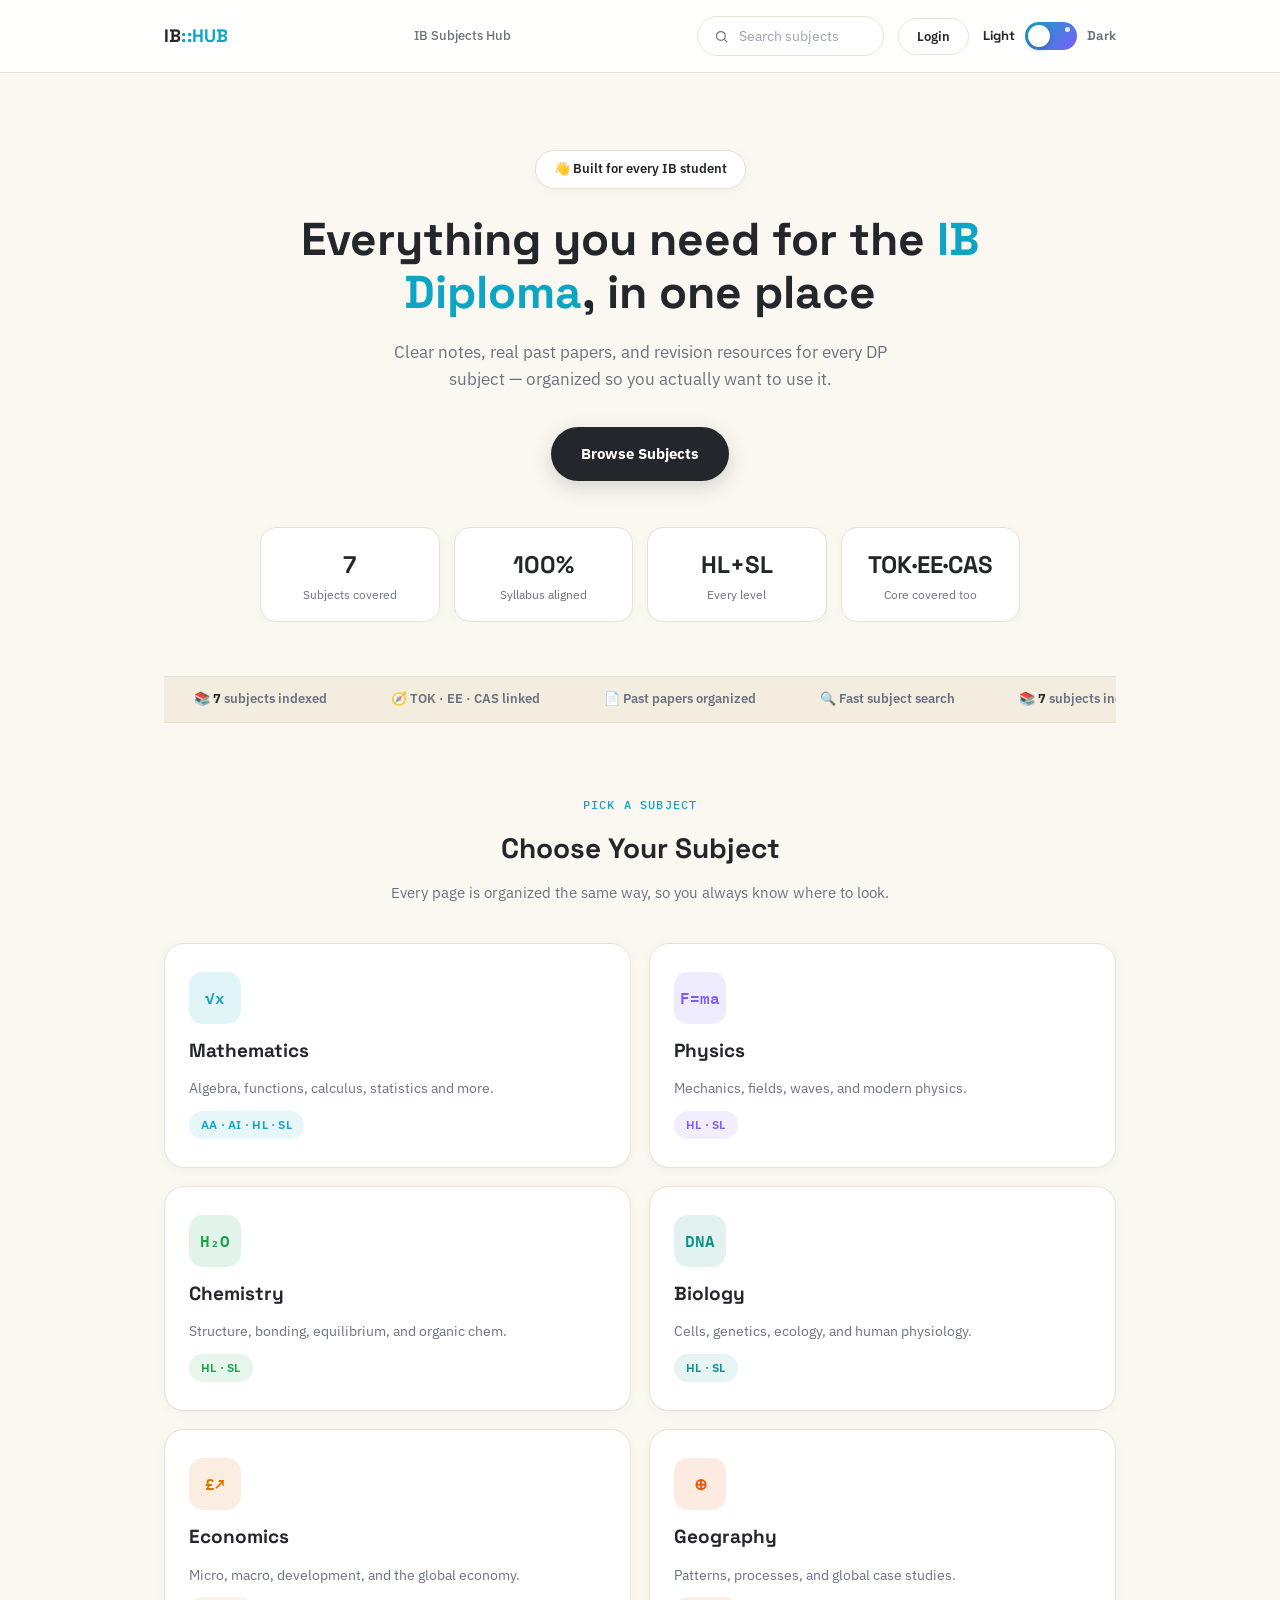
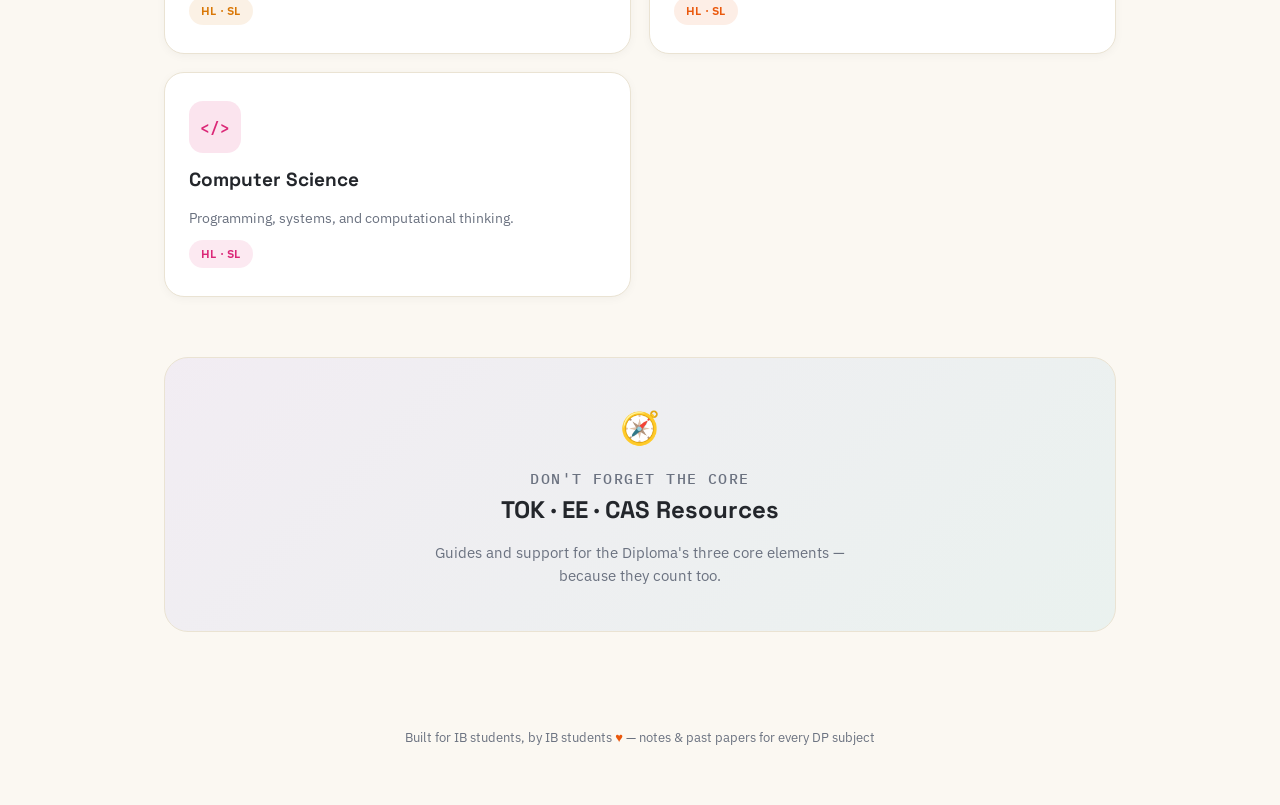
==== index.html @ 50f6f5b6 "Initial commit: IB Subjects Hub site" ====
<!DOCTYPE html>
<html lang="en">
<head>
<meta charset="UTF-8">
<meta name="viewport" content="width=device-width, initial-scale=1.0">
<meta name="color-scheme" content="light dark">
<script>
  (function(){
    var stored = localStorage.getItem('ib-hub-theme');
    var theme = stored || 'light';
    document.documentElement.setAttribute('data-theme', theme);
  })();
</script>
<title>IB Subjects Hub — Notes, Past Papers & Revision</title>
<link rel="preconnect" href="https://fonts.googleapis.com">
<link rel="preconnect" href="https://fonts.gstatic.com" crossorigin>
<link href="https://fonts.googleapis.com/css2?family=Space+Grotesk:wght@500;600;700&family=IBM+Plex+Sans:wght@400;500;600;700&family=IBM+Plex+Mono:wght@500&display=swap" rel="stylesheet">
<link rel="stylesheet" href="theme.css">
<style>
  :root{
    --btn-bg:#23262B; --btn-text:#FFFFFF;
  }
  html[data-theme="dark"]{
    --btn-bg:#F0F1F5; --btn-text:#13151C;
  }
  .term-panel,.scard,.rcard,.stat-card,.search-box,.topbar,.corehub-panel,.ticker{transition:background-color .25s ease, border-color .25s ease, box-shadow .25s ease;}
  html{scroll-behavior:smooth; background-color:var(--bg); min-height:100%;}
  body{
    margin:0;
    min-height:100vh;
    background-color:var(--bg);
    color:var(--ink);
    font-family:'IBM Plex Sans', sans-serif;
    line-height:1.6;
  }
  .wrap{max-width:1000px;margin:0 auto;padding:0 24px;}
  .eyebrow{
    font-family:'IBM Plex Mono', monospace;
    font-size:12px;
    letter-spacing:0.1em;
    text-transform:uppercase;
    color:var(--accent, var(--cyan));
    font-weight:500;
  }
  h1,h2{font-family:'Space Grotesk', sans-serif; font-weight:700; margin:0; color:var(--ink);}

  /* ---- top bar ---- */
  .topbar{
    border-bottom:1px solid var(--rule);
    background:rgba(var(--panel-rgb),0.88);
    backdrop-filter:blur(8px);
    position:sticky; top:0; z-index:10;
  }
  .topbar-inner{
    max-width:1000px;margin:0 auto;padding:16px 24px;
    display:flex;justify-content:space-between;align-items:center;gap:20px;
  }
  .logo{font-family:'Space Grotesk', sans-serif; font-weight:700; font-size:18px; white-space:nowrap; letter-spacing:0.01em;}
  .logo span{color:var(--cyan);}
  .topbar-title{
    font-family:'IBM Plex Sans', sans-serif; font-size:13px; color:var(--ink-soft); font-weight:500;
    flex:1; text-align:center;
  }
  .topbar-actions{display:flex; align-items:center; gap:14px;}
  .search-box{
    display:flex; align-items:center; gap:8px;
    border:1.5px solid var(--rule); background:var(--panel); border-radius:999px;
    padding:9px 16px; transition:border-color .2s ease, box-shadow .2s ease;
  }
  .search-box:focus-within{border-color:var(--cyan); box-shadow:0 0 0 4px rgba(var(--cyan-rgb),0.12);}
  .search-box svg{width:15px;height:15px;flex-shrink:0;color:var(--ink-soft);}
  .search-box input{
    border:none; outline:none; background:transparent; font-family:'IBM Plex Sans',sans-serif;
    font-size:14px; color:var(--ink); width:130px;
  }
  .search-box input::placeholder{color:#9CA3AF;}
  .topbar nav a{
    font-size:13px; text-decoration:none; color:var(--ink); font-weight:600;
    border:1.5px solid var(--rule); border-radius:999px; padding:9px 18px; transition:all .2s ease;
    background:var(--panel);
  }
  .topbar nav a:hover{border-color:var(--cyan); color:var(--cyan); box-shadow:0 0 0 4px rgba(var(--cyan-rgb),0.1);}

  /* ---- hero ---- */
  .hero{padding:64px 0 0; text-align:center; position:relative; overflow:hidden;}
  .hero-bg{position:absolute; inset:0; z-index:-1; pointer-events:none; overflow:hidden;}
  .blob{position:absolute; border-radius:50%; filter:blur(60px); opacity:0.35;}
  .blob-a{width:380px; height:380px; left:-80px; top:-60px; background:var(--cyan);}
  .blob-b{width:340px; height:340px; right:-100px; top:20px; background:var(--violet);}
  .blob-c{width:300px; height:300px; left:38%; top:160px; background:var(--coral); opacity:0.18;}

  .hero-pill{
    display:inline-flex; align-items:center; gap:8px; font-family:'IBM Plex Sans',sans-serif;
    font-size:13px; font-weight:600; color:var(--ink); background:var(--panel);
    border:1.5px solid var(--rule); border-radius:999px; padding:8px 18px; margin-bottom:24px;
    box-shadow:0 2px 10px rgba(20,20,30,0.04);
  }
  .hero h1{
    font-size:46px; line-height:1.15; max-width:680px; margin:0 auto;
  }
  .hero h1 .accent-word{color:var(--cyan);}
  .hero-sub{
    color:var(--ink-soft); font-size:17px; max-width:520px; margin:20px auto 34px;
  }
  .btn{
    font-family:'IBM Plex Sans', sans-serif; font-size:15px; font-weight:700;
    padding:15px 30px; text-decoration:none; display:inline-block;
    cursor:pointer; border-radius:999px; border:none;
  }
  .btn-primary{
    background:var(--btn-bg); color:var(--btn-text);
    box-shadow:0 6px 20px rgba(35,38,43,0.18);
    transition:all .2s ease;
  }
  .btn-primary:hover{background:var(--cyan); box-shadow:0 8px 24px rgba(var(--cyan-rgb),0.35); transform:translateY(-1px);}

  /* ---- trust stats ---- */
  .stats-row{
    display:grid; grid-template-columns:repeat(4,1fr); gap:14px;
    max-width:760px; margin:46px auto 0;
  }
  .stat-card{
    background:var(--panel); border:1px solid var(--rule); border-radius:16px;
    padding:18px 12px; text-align:center; box-shadow:0 2px 10px rgba(20,20,30,0.03);
  }
  .stat-card .stat-num{font-family:'Space Grotesk',sans-serif; font-size:24px; font-weight:700; color:var(--ink);}
  .stat-card .stat-label{font-size:11.5px; color:var(--ink-soft); margin-top:4px; line-height:1.3;}

  /* ---- ticker ---- */
  .ticker{
    margin-top:54px; overflow:hidden; white-space:nowrap; background:var(--bg-soft);
    border-top:1px solid var(--rule); border-bottom:1px solid var(--rule);
  }
  .ticker-track{display:inline-block; animation:scroll 30s linear infinite;}
  .ticker-track span{
    font-family:'IBM Plex Sans', sans-serif; font-size:13px; font-weight:600;
    color:var(--ink-soft); padding:12px 30px; display:inline-block;
  }
  .ticker-track span b{color:var(--ink); font-weight:700;}
  @keyframes scroll{from{transform:translateX(0);} to{transform:translateX(-50%);}}

  /* ---- section shell ---- */
  section{padding:60px 0;}
  .section-head{text-align:center; margin-bottom:38px;}
  .section-head h2{font-size:28px;}
  .section-head p.lede{color:var(--ink-soft); font-size:15px; margin:10px 0 0;}

  .subject-grid{display:grid; grid-template-columns:1fr 1fr; gap:18px;}
  .scard{
    position:relative; background:var(--panel); border:1px solid var(--rule); border-radius:20px;
    padding:28px 24px; text-align:left; text-decoration:none; color:var(--ink);
    transition:transform .18s ease, box-shadow .18s ease, border-color .18s ease;
    display:flex; flex-direction:column; gap:12px;
    box-shadow:0 2px 10px rgba(20,20,30,0.04);
  }
  .scard:hover{transform:translateY(-4px); border-color:var(--accent); box-shadow:0 14px 28px rgba(var(--accent-rgb),0.18);}
  .scard.hidden{display:none;}
  .sicon{
    width:52px; height:52px; display:flex; align-items:center; justify-content:center;
    font-family:'IBM Plex Mono', monospace; font-size:16px; font-weight:600;
    border-radius:14px; color:var(--accent);
    background:rgba(var(--accent-rgb),0.12);
  }
  .scard h3{font-family:'Space Grotesk',sans-serif; font-size:19px; font-weight:700; margin:0;}
  .scard p.sdesc{font-size:13.5px; color:var(--ink-soft); margin:0; line-height:1.5;}
  .scard .stag{
    font-family:'IBM Plex Sans', sans-serif; font-size:11.5px; font-weight:600;
    letter-spacing:0.02em; padding:5px 12px; color:var(--accent); border-radius:999px;
    background:rgba(var(--accent-rgb),0.1); display:inline-block; width:fit-content;
  }
  .sc-maths{--accent:var(--cyan); --accent-rgb:var(--cyan-rgb);}
  .sc-physics{--accent:var(--violet); --accent-rgb:var(--violet-rgb);}
  .sc-chem{--accent:var(--green); --accent-rgb:var(--green-rgb);}
  .sc-bio{--accent:var(--teal); --accent-rgb:var(--teal-rgb);}
  .sc-econ{--accent:var(--amber); --accent-rgb:var(--amber-rgb);}
  .sc-geo{--accent:var(--coral); --accent-rgb:var(--coral-rgb);}
  .sc-cs{--accent:var(--pink); --accent-rgb:var(--pink-rgb);}

  .no-results{
    display:none; text-align:center; color:var(--ink-soft);
    font-family:'IBM Plex Sans',sans-serif; font-size:14px; padding:30px 0;
  }
  .no-results.show{display:block;}

  /* ---- core hub band ---- */
  .corehub{padding-top:0;}
  .corehub-panel{
    border:1px solid var(--rule); background:linear-gradient(135deg, rgba(var(--violet-rgb),0.07), rgba(var(--cyan-rgb),0.07));
    border-radius:24px; padding:44px 32px; text-align:center;
  }
  .corehub-icon{font-size:32px; margin-bottom:14px;}
  .corehub h2{font-size:24px;}
  .corehub p{color:var(--ink-soft); font-size:14.5px; margin:12px auto 0; max-width:440px;}

  footer{padding:36px 0 56px; font-size:13px; color:var(--ink-soft); font-family:'IBM Plex Sans',sans-serif; text-align:center;}
  footer .heart{color:var(--coral);}

  @media (max-width:680px){
    .hero h1{font-size:32px;}
    .stats-row{grid-template-columns:1fr 1fr;}
    .subject-grid{grid-template-columns:1fr;}
    .topbar-title{display:none;}
    .search-box input{width:90px;}
  }
  @media (prefers-reduced-motion: reduce){
    .ticker-track{animation:none !important;}
  }
</style>
</head>
<body>

<div class="topbar">
  <div class="topbar-inner">
    <div class="logo">IB<span>::HUB</span></div>
    <div class="topbar-title">IB Subjects Hub</div>
    <div class="topbar-actions">
      <div class="search-box">
        <svg viewBox="0 0 24 24" fill="none" stroke="currentColor" stroke-width="2"><circle cx="11" cy="11" r="7"></circle><line x1="21" y1="21" x2="16.65" y2="16.65"></line></svg>
        <input type="text" id="subject-search" placeholder="Search subjects">
      </div>
      <nav><a href="#">Login</a></nav>
      <div class="theme-switch-wrap">
        <span class="theme-label" id="label-light">Light</span>
        <button class="theme-switch" id="theme-toggle" type="button" aria-label="Toggle dark mode">
          <span class="knob"></span><span class="switch-dot"></span>
        </button>
        <span class="theme-label" id="label-dark">Dark</span>
      </div>
    </div>
  </div>
</div>

<div class="wrap">

  <section class="hero">
    <div class="hero-bg">
      <div class="blob blob-a"></div>
      <div class="blob blob-b"></div>
      <div class="blob blob-c"></div>
    </div>
    <p class="hero-pill">👋 Built for every IB student</p>
    <h1>Everything you need for the <span class="accent-word">IB Diploma</span>, in one place</h1>
    <p class="hero-sub">Clear notes, real past papers, and revision resources for every DP subject — organized so you actually want to use it.</p>
    <a href="#subjects" class="btn btn-primary">Browse Subjects</a>

    <div class="stats-row">
      <div class="stat-card"><div class="stat-num">7</div><div class="stat-label">Subjects covered</div></div>
      <div class="stat-card"><div class="stat-num">100%</div><div class="stat-label">Syllabus aligned</div></div>
      <div class="stat-card"><div class="stat-num">HL+SL</div><div class="stat-label">Every level</div></div>
      <div class="stat-card"><div class="stat-num">TOK·EE·CAS</div><div class="stat-label">Core covered too</div></div>
    </div>
  </section>

  <div class="ticker">
    <div class="ticker-track">
      <span>📚 <b>7</b> subjects indexed</span>
      <span>🧭 TOK · EE · CAS linked</span>
      <span>📄 Past papers organized</span>
      <span>🔍 Fast subject search</span>
      <span>📚 <b>7</b> subjects indexed</span>
      <span>🧭 TOK · EE · CAS linked</span>
      <span>📄 Past papers organized</span>
      <span>🔍 Fast subject search</span>
    </div>
  </div>

  <section id="subjects">
    <div class="section-head">
      <p class="eyebrow">Pick a subject</p>
      <h2>Choose Your Subject</h2>
      <p class="lede">Every page is organized the same way, so you always know where to look.</p>
    </div>

    <div class="subject-grid" id="subject-grid">
      <a href="subject.html?s=maths" class="scard sc-maths" data-name="mathematics maths aa ai">
        <div class="sicon">√x</div>
        <h3>Mathematics</h3>
        <p class="sdesc">Algebra, functions, calculus, statistics and more.</p>
        <span class="stag">AA · AI · HL · SL</span>
      </a>

      <a href="subject.html?s=physics" class="scard sc-physics" data-name="physics">
        <div class="sicon">F=ma</div>
        <h3>Physics</h3>
        <p class="sdesc">Mechanics, fields, waves, and modern physics.</p>
        <span class="stag">HL · SL</span>
      </a>

      <a href="subject.html?s=chem" class="scard sc-chem" data-name="chemistry chem">
        <div class="sicon">H₂O</div>
        <h3>Chemistry</h3>
        <p class="sdesc">Structure, bonding, equilibrium, and organic chem.</p>
        <span class="stag">HL · SL</span>
      </a>

      <a href="subject.html?s=bio" class="scard sc-bio" data-name="biology bio">
        <div class="sicon">DNA</div>
        <h3>Biology</h3>
        <p class="sdesc">Cells, genetics, ecology, and human physiology.</p>
        <span class="stag">HL · SL</span>
      </a>

      <a href="subject.html?s=econ" class="scard sc-econ" data-name="economics econ">
        <div class="sicon">£↗</div>
        <h3>Economics</h3>
        <p class="sdesc">Micro, macro, development, and the global economy.</p>
        <span class="stag">HL · SL</span>
      </a>

      <a href="subject.html?s=geo" class="scard sc-geo" data-name="geography geo">
        <div class="sicon">⊕</div>
        <h3>Geography</h3>
        <p class="sdesc">Patterns, processes, and global case studies.</p>
        <span class="stag">HL · SL</span>
      </a>

      <a href="subject.html?s=cs" class="scard sc-cs" data-name="computer science cs">
        <div class="sicon">&lt;/&gt;</div>
        <h3>Computer Science</h3>
        <p class="sdesc">Programming, systems, and computational thinking.</p>
        <span class="stag">HL · SL</span>
      </a>
    </div>

    <div class="no-results" id="no-results">No subjects match your search.</div>
  </section>

  <section class="corehub">
    <div class="corehub-panel">
      <div class="corehub-icon">🧭</div>
      <p class="eyebrow">Don't forget the core</p>
      <h2>TOK · EE · CAS Resources</h2>
      <p>Guides and support for the Diploma's three core elements — because they count too.</p>
    </div>
  </section>

</div>

<footer>
  <div class="wrap">Built for IB students, by IB students <span class="heart">♥</span> — notes &amp; past papers for every DP subject</div>
</footer>

<script src="theme.js"></script>
<script>
  var searchInput = document.getElementById('subject-search');
  var cards = document.querySelectorAll('.scard');
  var noResults = document.getElementById('no-results');

  searchInput.addEventListener('input', function(){
    var q = searchInput.value.trim().toLowerCase();
    var visibleCount = 0;
    cards.forEach(function(card){
      var match = card.getAttribute('data-name').indexOf(q) !== -1;
      card.classList.toggle('hidden', !match);
      if(match) visibleCount++;
    });
    noResults.classList.toggle('show', visibleCount === 0);
  });
</script>

</body>
</html>
---- theme.css ----
/* ---- shared design tokens & theme-switch control ---- */
/* used by index.html, subject.html, maths-formula-booklet.html, maths-notes.html, maths-question-bank.html */
:root{
  --bg:#FBF8F2;
  --bg-soft:#F3EDE0;
  --panel-soft:#F3EDE0;
  --panel:#FFFFFF;
  --ink:#23262B;
  --ink-soft:#6B7280;
  --rule:#EAE3D3;
  --cyan:#0EA5C4;       --cyan-rgb:14,165,196;
  --violet:#7C5CFC;     --violet-rgb:124,92,252;
  --green:#16A34A;      --green-rgb:22,163,74;
  --teal:#0D9488;       --teal-rgb:13,148,136;
  --amber:#D97706;      --amber-rgb:217,119,6;
  --coral:#EA580C;      --coral-rgb:234,88,12;
  --pink:#DB2777;       --pink-rgb:219,39,119;
  --panel-rgb:255,255,255;
  --accent:var(--cyan); --accent-rgb:var(--cyan-rgb);
}
html[data-theme="dark"]{
  --panel-rgb:28,31,41;
  --bg:#13151C;
  --bg-soft:#1B1E28;
  --panel-soft:#1B1E28;
  --panel:#1C1F29;
  --ink:#F0F1F5;
  --ink-soft:#9AA1B2;
  --rule:#2C303C;
  --cyan:#06B6D4;       --cyan-rgb:6,182,212;
  --violet:#8B5CF6;     --violet-rgb:139,92,246;
  --green:#22C55E;      --green-rgb:34,197,94;
  --teal:#14B8A6;       --teal-rgb:20,184,166;
  --amber:#F59E0B;      --amber-rgb:245,158,11;
  --coral:#F97316;      --coral-rgb:249,115,22;
  --pink:#EC4899;       --pink-rgb:236,72,153;
}

*{box-sizing:border-box;}
a{color:inherit;}
body{transition:background-color .25s ease, color .25s ease;}

.theme-switch-wrap{display:flex; align-items:center; gap:10px; user-select:none;}
.theme-label{
  font-family:'Space Grotesk',sans-serif; font-weight:700; font-size:13px;
  color:var(--ink-soft); cursor:pointer; transition:color .2s ease;
}
.theme-label.active{color:var(--ink);}
.theme-switch{
  width:52px; height:28px; border-radius:999px; position:relative; border:none; cursor:pointer; padding:0;
  background:linear-gradient(135deg, var(--cyan), var(--violet)); transition:box-shadow .2s ease; flex-shrink:0;
}
.theme-switch:hover{box-shadow:0 0 0 4px rgba(var(--cyan-rgb),0.15);}
.theme-switch .knob{
  position:absolute; top:3px; left:3px; width:22px; height:22px; border-radius:50%;
  background:#fff; box-shadow:0 2px 6px rgba(20,20,30,0.25);
  transition:transform .3s cubic-bezier(.4,0,.2,1);
}
.theme-switch.is-dark .knob{transform:translateX(24px);}
.theme-switch .switch-dot{
  position:absolute; top:5px; right:7px; width:5px; height:5px; border-radius:50%;
  background:rgba(255,255,255,0.85); transition:left .3s ease, right .3s ease;
}
.theme-switch.is-dark .switch-dot{right:auto; left:7px;}
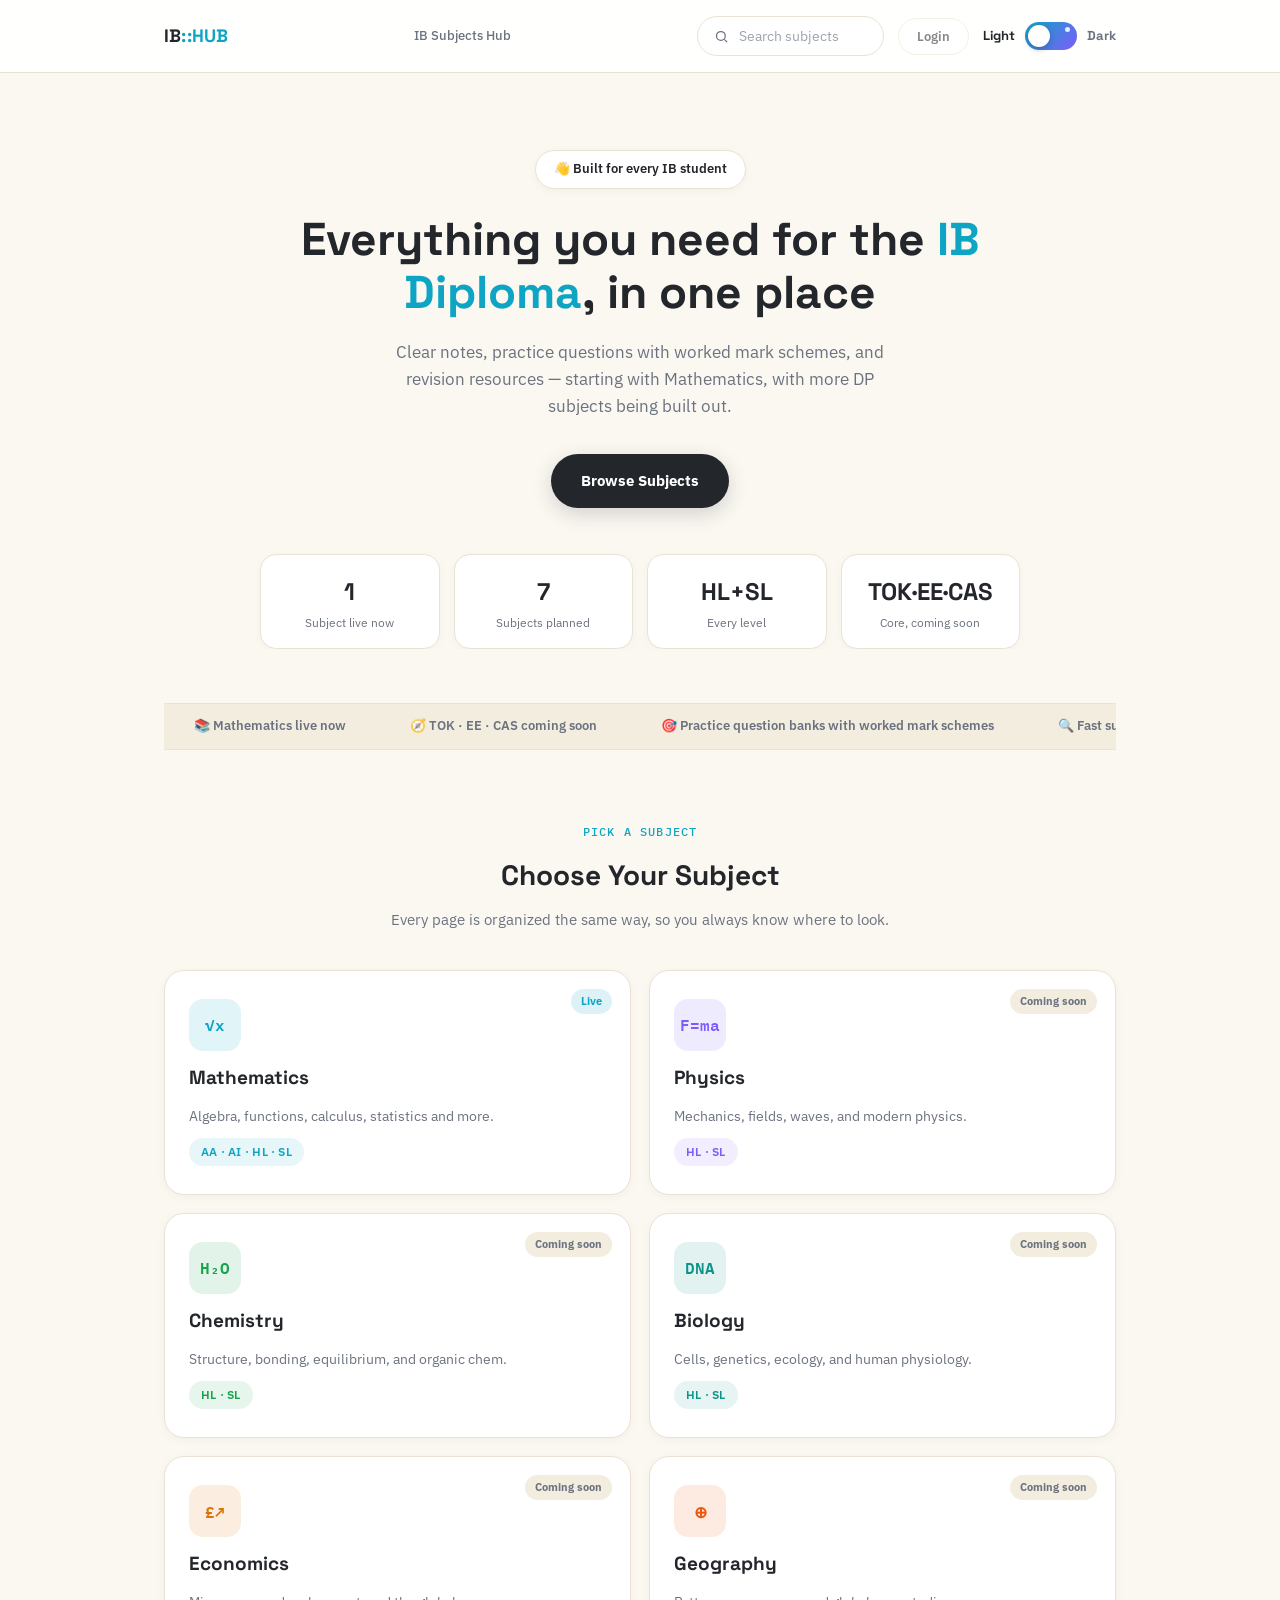
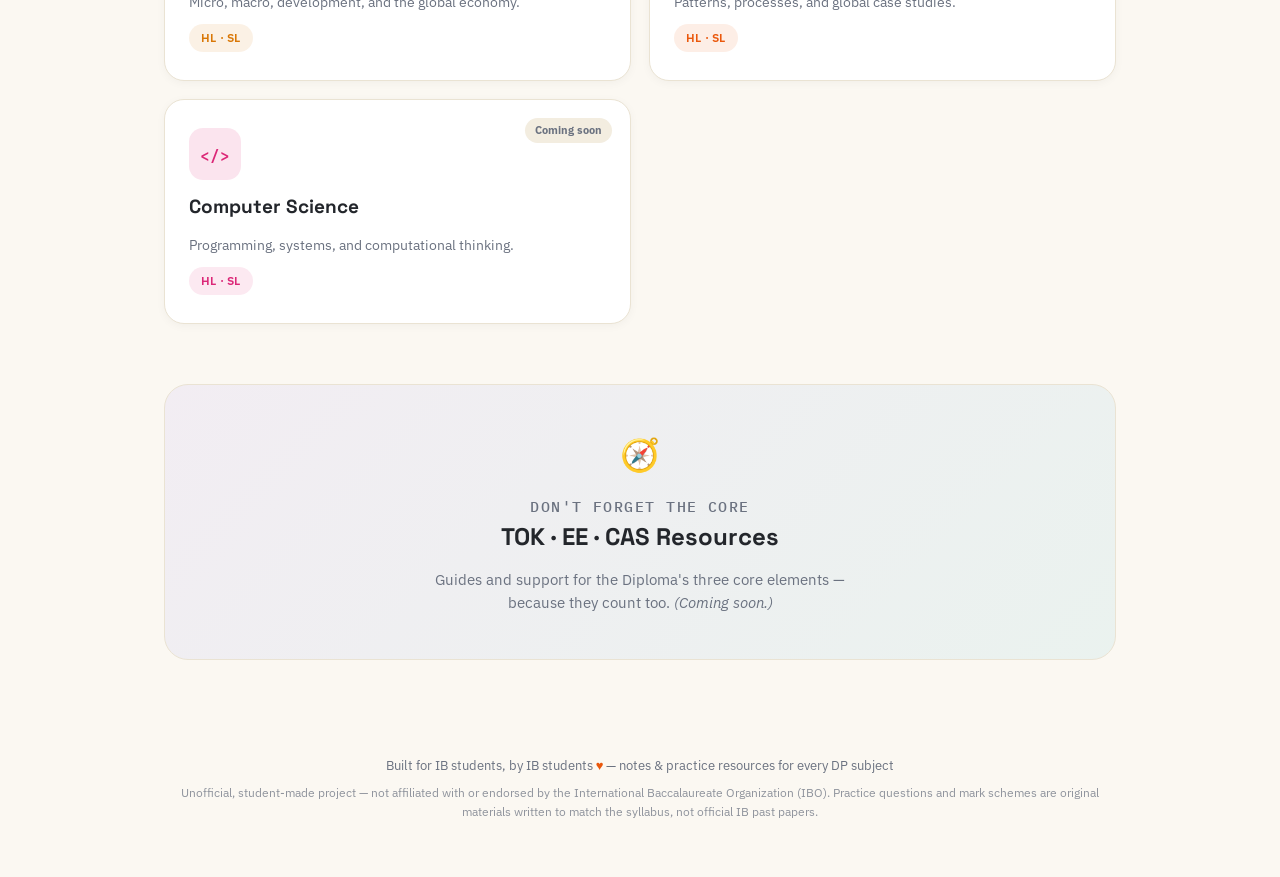
==== commit d9c2f448: "Add rate limiting and prompt-injection guard to AI marking, site polish - functions/api/mark.js: per" ====
--- a/index.html
+++ b/index.html
@@ -11,7 +11,12 @@
     document.documentElement.setAttribute('data-theme', theme);
   })();
 </script>
-<title>IB Subjects Hub — Notes, Past Papers & Revision</title>
+<title>IB Subjects Hub — Notes, Practice Questions & Revision</title>
+<meta name="description" content="Free notes, practice question banks with worked mark schemes, and revision resources for the IB Diploma — starting with Mathematics AA/AI, more subjects in progress. Unofficial, student-made project, not affiliated with the IBO.">
+<meta property="og:title" content="IB Subjects Hub — Notes, Practice Questions & Revision">
+<meta property="og:description" content="Free notes, practice question banks with worked mark schemes, and revision resources for the IB Diploma — starting with Mathematics AA/AI, more subjects in progress.">
+<meta property="og:type" content="website">
+<link rel="icon" href="data:image/svg+xml,%3Csvg xmlns='http://www.w3.org/2000/svg' viewBox='0 0 100 100'%3E%3Ctext y='.9em' font-size='90'%3E%F0%9F%8E%93%3C/text%3E%3C/svg%3E">
 <link rel="preconnect" href="https://fonts.googleapis.com">
 <link rel="preconnect" href="https://fonts.gstatic.com" crossorigin>
 <link href="https://fonts.googleapis.com/css2?family=Space+Grotesk:wght@500;600;700&family=IBM+Plex+Sans:wght@400;500;600;700&family=IBM+Plex+Mono:wght@500&display=swap" rel="stylesheet">
@@ -80,6 +85,8 @@
     background:var(--panel);
   }
   .topbar nav a:hover{border-color:var(--cyan); color:var(--cyan); box-shadow:0 0 0 4px rgba(var(--cyan-rgb),0.1);}
+  .topbar nav a[aria-disabled="true"]{opacity:.55; cursor:default;}
+  .topbar nav a[aria-disabled="true"]:hover{border-color:var(--rule); color:var(--ink); box-shadow:none;}
 
   /* ---- hero ---- */
   .hero{padding:64px 0 0; text-align:center; position:relative; overflow:hidden;}
@@ -168,6 +175,12 @@
     letter-spacing:0.02em; padding:5px 12px; color:var(--accent); border-radius:999px;
     background:rgba(var(--accent-rgb),0.1); display:inline-block; width:fit-content;
   }
+  .scard-badge{
+    position:absolute; top:18px; right:18px; font-family:'IBM Plex Sans', sans-serif;
+    font-size:10.5px; font-weight:700; padding:4px 10px; border-radius:999px; white-space:nowrap;
+  }
+  .scard-badge.is-live{color:var(--accent); background:rgba(var(--accent-rgb),0.14);}
+  .scard-badge.is-soon{color:var(--ink-soft); background:var(--bg-soft);}
   .sc-maths{--accent:var(--cyan); --accent-rgb:var(--cyan-rgb);}
   .sc-physics{--accent:var(--violet); --accent-rgb:var(--violet-rgb);}
   .sc-chem{--accent:var(--green); --accent-rgb:var(--green-rgb);}
@@ -194,6 +207,7 @@
 
   footer{padding:36px 0 56px; font-size:13px; color:var(--ink-soft); font-family:'IBM Plex Sans',sans-serif; text-align:center;}
   footer .heart{color:var(--coral);}
+  footer .disclaimer{font-size:11.5px; margin-top:8px; opacity:.75;}
 
   @media (max-width:680px){
     .hero h1{font-size:32px;}
@@ -218,7 +232,7 @@
         <svg viewBox="0 0 24 24" fill="none" stroke="currentColor" stroke-width="2"><circle cx="11" cy="11" r="7"></circle><line x1="21" y1="21" x2="16.65" y2="16.65"></line></svg>
         <input type="text" id="subject-search" placeholder="Search subjects">
       </div>
-      <nav><a href="#">Login</a></nav>
+      <nav><a href="#" aria-disabled="true" title="Login — coming soon" onclick="return false;">Login</a></nav>
       <div class="theme-switch-wrap">
         <span class="theme-label" id="label-light">Light</span>
         <button class="theme-switch" id="theme-toggle" type="button" aria-label="Toggle dark mode">
@@ -240,26 +254,26 @@
     </div>
     <p class="hero-pill">👋 Built for every IB student</p>
     <h1>Everything you need for the <span class="accent-word">IB Diploma</span>, in one place</h1>
-    <p class="hero-sub">Clear notes, real past papers, and revision resources for every DP subject — organized so you actually want to use it.</p>
+    <p class="hero-sub">Clear notes, practice questions with worked mark schemes, and revision resources — starting with Mathematics, with more DP subjects being built out.</p>
     <a href="#subjects" class="btn btn-primary">Browse Subjects</a>
 
     <div class="stats-row">
-      <div class="stat-card"><div class="stat-num">7</div><div class="stat-label">Subjects covered</div></div>
-      <div class="stat-card"><div class="stat-num">100%</div><div class="stat-label">Syllabus aligned</div></div>
+      <div class="stat-card"><div class="stat-num">1</div><div class="stat-label">Subject live now</div></div>
+      <div class="stat-card"><div class="stat-num">7</div><div class="stat-label">Subjects planned</div></div>
       <div class="stat-card"><div class="stat-num">HL+SL</div><div class="stat-label">Every level</div></div>
-      <div class="stat-card"><div class="stat-num">TOK·EE·CAS</div><div class="stat-label">Core covered too</div></div>
+      <div class="stat-card"><div class="stat-num">TOK·EE·CAS</div><div class="stat-label">Core, coming soon</div></div>
     </div>
   </section>
 
   <div class="ticker">
     <div class="ticker-track">
-      <span>📚 <b>7</b> subjects indexed</span>
-      <span>🧭 TOK · EE · CAS linked</span>
-      <span>📄 Past papers organized</span>
+      <span>📚 Mathematics live now</span>
+      <span>🧭 TOK · EE · CAS coming soon</span>
+      <span>🎯 Practice question banks with worked mark schemes</span>
       <span>🔍 Fast subject search</span>
-      <span>📚 <b>7</b> subjects indexed</span>
-      <span>🧭 TOK · EE · CAS linked</span>
-      <span>📄 Past papers organized</span>
+      <span>📚 Mathematics live now</span>
+      <span>🧭 TOK · EE · CAS coming soon</span>
+      <span>🎯 Practice question banks with worked mark schemes</span>
       <span>🔍 Fast subject search</span>
     </div>
   </div>
@@ -273,6 +287,7 @@
 
     <div class="subject-grid" id="subject-grid">
       <a href="subject.html?s=maths" class="scard sc-maths" data-name="mathematics maths aa ai">
+        <span class="scard-badge is-live">Live</span>
         <div class="sicon">√x</div>
         <h3>Mathematics</h3>
         <p class="sdesc">Algebra, functions, calculus, statistics and more.</p>
@@ -280,6 +295,7 @@
       </a>
 
       <a href="subject.html?s=physics" class="scard sc-physics" data-name="physics">
+        <span class="scard-badge is-soon">Coming soon</span>
         <div class="sicon">F=ma</div>
         <h3>Physics</h3>
         <p class="sdesc">Mechanics, fields, waves, and modern physics.</p>
@@ -287,6 +303,7 @@
       </a>
 
       <a href="subject.html?s=chem" class="scard sc-chem" data-name="chemistry chem">
+        <span class="scard-badge is-soon">Coming soon</span>
         <div class="sicon">H₂O</div>
         <h3>Chemistry</h3>
         <p class="sdesc">Structure, bonding, equilibrium, and organic chem.</p>
@@ -294,6 +311,7 @@
       </a>
 
       <a href="subject.html?s=bio" class="scard sc-bio" data-name="biology bio">
+        <span class="scard-badge is-soon">Coming soon</span>
         <div class="sicon">DNA</div>
         <h3>Biology</h3>
         <p class="sdesc">Cells, genetics, ecology, and human physiology.</p>
@@ -301,6 +319,7 @@
       </a>
 
       <a href="subject.html?s=econ" class="scard sc-econ" data-name="economics econ">
+        <span class="scard-badge is-soon">Coming soon</span>
         <div class="sicon">£↗</div>
         <h3>Economics</h3>
         <p class="sdesc">Micro, macro, development, and the global economy.</p>
@@ -308,6 +327,7 @@
       </a>
 
       <a href="subject.html?s=geo" class="scard sc-geo" data-name="geography geo">
+        <span class="scard-badge is-soon">Coming soon</span>
         <div class="sicon">⊕</div>
         <h3>Geography</h3>
         <p class="sdesc">Patterns, processes, and global case studies.</p>
@@ -315,6 +335,7 @@
       </a>
 
       <a href="subject.html?s=cs" class="scard sc-cs" data-name="computer science cs">
+        <span class="scard-badge is-soon">Coming soon</span>
         <div class="sicon">&lt;/&gt;</div>
         <h3>Computer Science</h3>
         <p class="sdesc">Programming, systems, and computational thinking.</p>
@@ -330,14 +351,17 @@
       <div class="corehub-icon">🧭</div>
       <p class="eyebrow">Don't forget the core</p>
       <h2>TOK · EE · CAS Resources</h2>
-      <p>Guides and support for the Diploma's three core elements — because they count too.</p>
+      <p>Guides and support for the Diploma's three core elements — because they count too. <em>(Coming soon.)</em></p>
     </div>
   </section>
 
 </div>
 
 <footer>
-  <div class="wrap">Built for IB students, by IB students <span class="heart">♥</span> — notes &amp; past papers for every DP subject</div>
+  <div class="wrap">
+    Built for IB students, by IB students <span class="heart">♥</span> — notes &amp; practice resources for every DP subject
+    <div class="disclaimer">Unofficial, student-made project — not affiliated with or endorsed by the International Baccalaureate Organization (IBO). Practice questions and mark schemes are original materials written to match the syllabus, not official IB past papers.</div>
+  </div>
 </footer>
 
 <script src="theme.js"></script>
--- a/theme.css
+++ b/theme.css
@@ -62,3 +62,29 @@
   background:rgba(255,255,255,0.85); transition:left .3s ease, right .3s ease;
 }
 .theme-switch.is-dark .switch-dot{right:auto; left:7px;}
+
+/* ---- global topbar search dropdown (search-index.js) ---- */
+.search-box{position:relative;}
+.global-search-dropdown{
+  display:none; position:absolute; top:calc(100% + 8px); left:0; right:0; min-width:280px; z-index:80;
+  background:var(--panel); border:1px solid var(--rule); border-radius:14px; padding:6px;
+  box-shadow:0 14px 32px rgba(20,20,30,0.16); max-height:340px; overflow-y:auto;
+}
+.global-search-dropdown.show{display:block;}
+.gsr-empty{
+  padding:12px 10px; font-family:'IBM Plex Sans',sans-serif; font-size:12.5px; color:var(--ink-soft); text-align:center;
+}
+.gsr-row{
+  display:flex; align-items:center; justify-content:space-between; gap:10px;
+  padding:9px 10px; border-radius:9px; cursor:default; transition:background-color .15s ease;
+}
+.gsr-row.is-active, .gsr-row:hover{background:rgba(var(--accent-rgb),0.08);}
+.gsr-row-text{display:flex; flex-direction:column; gap:1px; min-width:0;}
+.gsr-title{font-family:'Space Grotesk',sans-serif; font-size:13px; font-weight:600; color:var(--ink); white-space:nowrap; overflow:hidden; text-overflow:ellipsis;}
+.gsr-subtopic{font-family:'IBM Plex Mono',monospace; font-size:10.5px; color:var(--ink-soft); white-space:nowrap; overflow:hidden; text-overflow:ellipsis;}
+.gsr-actions{display:flex; gap:6px; flex-shrink:0;}
+.gsr-pill{
+  font-family:'IBM Plex Sans',sans-serif; font-size:11px; font-weight:600; text-decoration:none; color:var(--accent);
+  border:1.5px solid var(--rule); border-radius:999px; padding:4px 10px; transition:all .15s ease; white-space:nowrap;
+}
+.gsr-pill:hover{border-color:var(--accent); background:rgba(var(--accent-rgb),0.1);}
